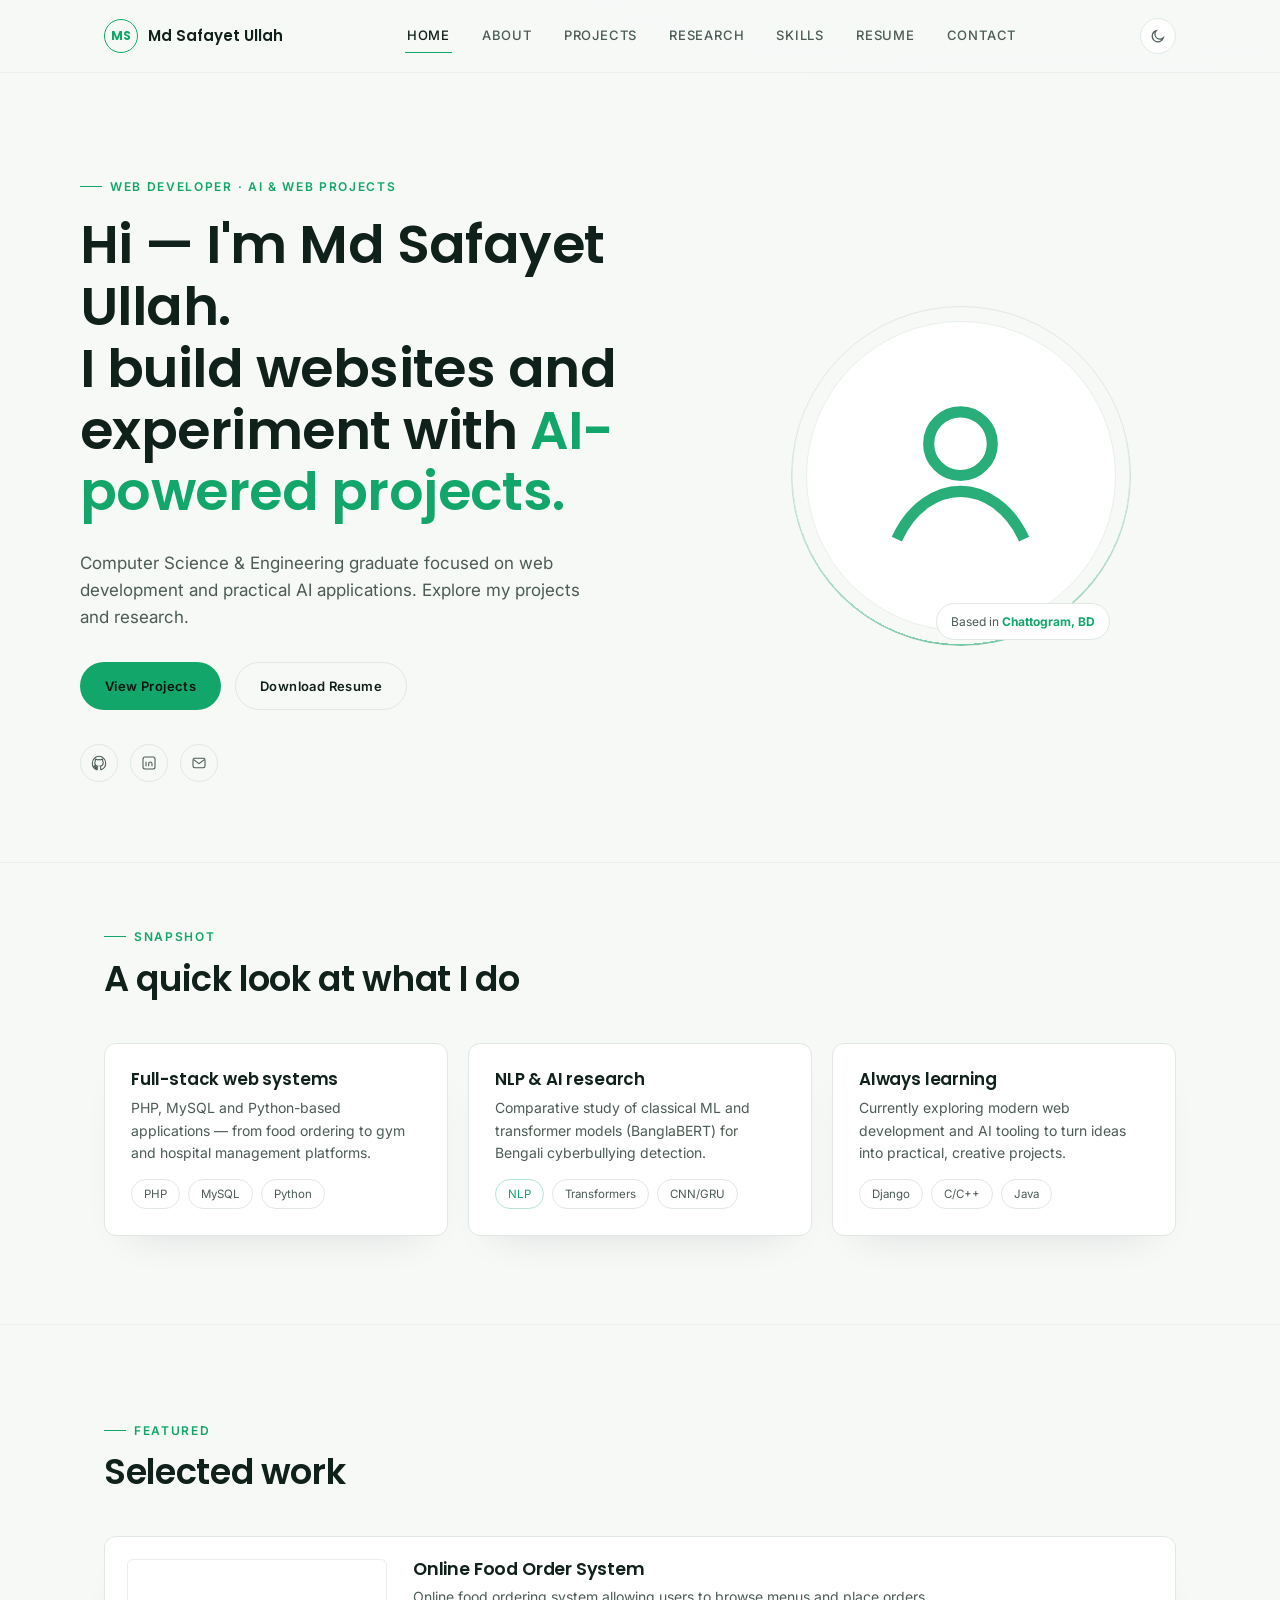
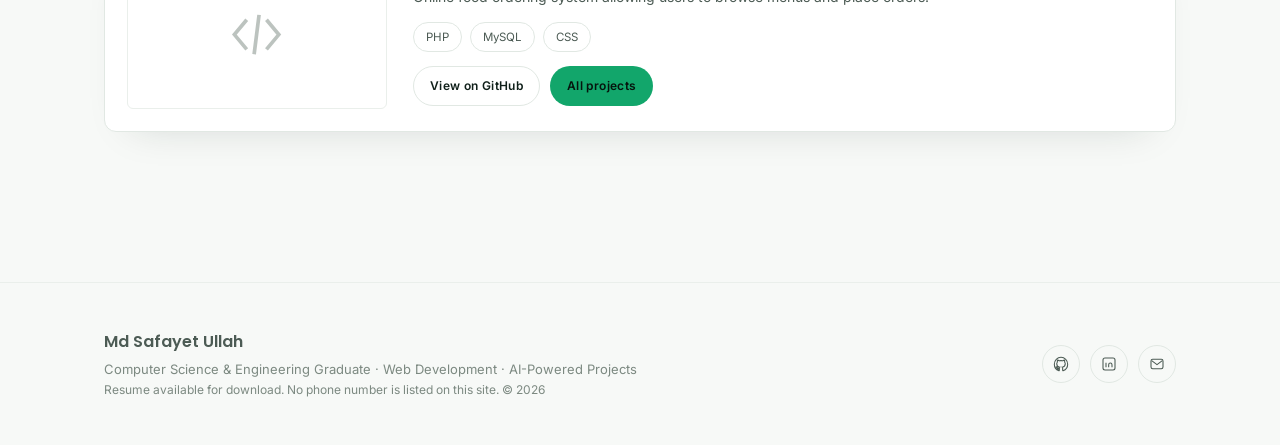
==== index.html @ ef6597bb "Add files via upload" ====
<!DOCTYPE html>
<html lang="en">
<head>
<meta charset="UTF-8">
<meta name="viewport" content="width=device-width, initial-scale=1.0">
<title>Md Safayet Ullah — Web Developer | AI & Web Projects</title>
<meta name="description" content="Portfolio of Md Safayet Ullah — Computer Science & Engineering graduate exploring web development and AI-powered projects. View projects, research, and download resume.">
<meta name="theme-color" content="#0B0F0D">
<link rel="canonical" href="https://sifat-ech.github.io/portfolio/">

<meta property="og:type" content="website">
<meta property="og:title" content="Md Safayet Ullah — Web Developer | AI & Web Projects">
<meta property="og:description" content="Portfolio of Md Safayet Ullah — Computer Science & Engineering graduate exploring web development and AI-powered projects. View projects, research, and download resume.">
<meta property="og:image" content="assets/img/og-image.svg">
<meta name="twitter:card" content="summary_large_image">

<link rel="icon" type="image/svg+xml" href="assets/img/favicon.svg">
<link rel="preconnect" href="https://fonts.googleapis.com">
<link rel="preconnect" href="https://fonts.gstatic.com" crossorigin>
<link href="https://fonts.googleapis.com/css2?family=Inter:wght@400;500;600;700&family=Poppins:wght@500;600;700&display=swap" rel="stylesheet">
<link rel="stylesheet" href="assets/css/style.css">
<script>document.documentElement.classList.add('js');</script>
<script type="application/ld+json">
{
  "@context": "https://schema.org",
  "@type": "Person",
  "name": "Md Safayet Ullah",
  "url": "https://sifat-ech.github.io/portfolio/",
  "email": "mailto:safayetsifat117@gmail.com",
  "jobTitle": "Web Developer",
  "alumniOf": "Rajshahi University of Engineering & Technology (RUET)",
  "sameAs": [
    "https://github.com/sifat-ech",
    "https://linkedin.com/in/safayet117"
  ]
}
</script>
</head>
<body>
<a class="visually-hidden" href="#main" style="position:absolute;left:-9999px;top:0;">Skip to content</a>
  <header class="site-header">
    <div class="container nav">
      <a href="index.html" class="brand" aria-label="Md Safayet Ullah — Home">
        <span class="brand-mark">MS</span>
        <span class="brand-name">Md Safayet Ullah</span>
      </a>
      <nav class="nav-links" aria-label="Primary">
        <a href="index.html">Home</a>
        <a href="about.html">About</a>
        <a href="projects.html">Projects</a>
        <a href="research.html">Research</a>
        <a href="skills.html">Skills</a>
        <a href="resume.html">Resume</a>
        <a href="contact.html">Contact</a>
      </nav>
      <div class="nav-right">
        <button class="theme-toggle" type="button" aria-pressed="false" aria-label="Toggle dark and light mode">
          <svg viewBox="0 0 24 24" fill="none" stroke="currentColor" stroke-width="1.7"><path d="M20 14.5A8.5 8.5 0 1 1 9.5 4a6.8 6.8 0 0 0 10.5 10.5Z"/></svg>
        </button>
        <button class="nav-toggle" type="button" aria-expanded="false" aria-label="Toggle menu">
          <svg viewBox="0 0 24 24" fill="none" stroke="currentColor" stroke-width="1.8"><path d="M4 6h16M4 12h16M4 18h16"/></svg>
        </button>
      </div>
    </div>
  </header>

<main id="main">

  <section class="hero container">
    <div class="hero-grid">
      <div>
        <p class="eyebrow hero-kicker reveal">Web Developer &middot; AI &amp; Web Projects</p>
        <h1 class="reveal">Hi — I'm Md Safayet Ullah.<br>I build websites and experiment with <span class="accent">AI-powered projects.</span></h1>
        <p class="hero-sub reveal">Computer Science &amp; Engineering graduate focused on web development and practical AI applications. Explore my projects and research.</p>
        <div class="hero-cta reveal">
          <a class="btn btn-primary" href="projects.html">View Projects</a>
          <a class="btn btn-outline" href="resume/Md_Safayet_Ullah_Resume.pdf" target="_blank" rel="noopener">Download Resume</a>
        </div>
        <div class="hero-social reveal">
          <a class="icon-btn" href="https://github.com/sifat-ech" target="_blank" rel="noopener noreferrer" aria-label="GitHub"><svg viewBox="0 0 24 24" fill="none" stroke="currentColor" stroke-width="1.6"><path d="M12 2C6.48 2 2 6.58 2 12.25c0 4.53 2.87 8.37 6.84 9.73.5.1.68-.22.68-.49v-1.91c-2.78.62-3.37-1.19-3.37-1.19-.46-1.2-1.11-1.52-1.11-1.52-.9-.63.07-.62.07-.62 1 .07 1.53 1.05 1.53 1.05.9 1.57 2.34 1.12 2.91.86.09-.66.35-1.12.63-1.38-2.22-.26-4.56-1.14-4.56-5.05 0-1.12.39-2.03 1.03-2.74-.1-.26-.45-1.32.1-2.75 0 0 .84-.28 2.75 1.05a9.3 9.3 0 0 1 5 0c1.91-1.33 2.75-1.05 2.75-1.05.55 1.43.2 2.49.1 2.75.64.71 1.03 1.62 1.03 2.74 0 3.92-2.34 4.78-4.57 5.04.36.32.68.94.68 1.9v2.82c0 .27.18.6.69.49A10.26 10.26 0 0 0 22 12.25C22 6.58 17.52 2 12 2Z"/></svg></a>
          <a class="icon-btn" href="https://linkedin.com/in/safayet117" target="_blank" rel="noopener noreferrer" aria-label="LinkedIn"><svg viewBox="0 0 24 24" fill="none" stroke="currentColor" stroke-width="1.6"><rect x="3" y="3" width="18" height="18" rx="3"/><path d="M7.5 10v7M7.5 7.2v.1M11.5 17v-4c0-1.5 1-2.5 2.5-2.5s2.5 1 2.5 2.5v4"/></svg></a>
          <a class="icon-btn" href="mailto:safayetsifat117@gmail.com" aria-label="Email"><svg viewBox="0 0 24 24" fill="none" stroke="currentColor" stroke-width="1.6"><rect x="3" y="5" width="18" height="14" rx="2.5"/><path d="m4 7 8 6 8-6"/></svg></a>
        </div>
      </div>
      <div class="hero-portrait reveal">
        <div class="portrait-ring">
          <div class="portrait-avatar"><svg viewBox="0 0 24 24" fill="none" stroke="currentColor" stroke-width="1.4"><circle cx="12" cy="8" r="4"/><path d="M4 20c1.8-4 5-6 8-6s6.2 2 8 6"/></svg></div>
        </div>
        <span class="portrait-tag">Based in <b>Chattogram, BD</b></span>
      </div>
    </div>
  </section>

  <section class="section section-tight">
    <div class="container">
      <div class="section-head reveal">
        <p class="eyebrow">Snapshot</p>
        <h2>A quick look at what I do</h2>
      </div>
      <div class="grid-3">
        <div class="card reveal">
          <h3>Full-stack web systems</h3>
          <p>PHP, MySQL and Python-based applications — from food ordering to gym and hospital management platforms.</p>
          <div class="tag-row"><span class="tag">PHP</span><span class="tag">MySQL</span><span class="tag">Python</span></div>
        </div>
        <div class="card reveal">
          <h3>NLP &amp; AI research</h3>
          <p>Comparative study of classical ML and transformer models (BanglaBERT) for Bengali cyberbullying detection.</p>
          <div class="tag-row"><span class="tag accent">NLP</span><span class="tag">Transformers</span><span class="tag">CNN/GRU</span></div>
        </div>
        <div class="card reveal">
          <h3>Always learning</h3>
          <p>Currently exploring modern web development and AI tooling to turn ideas into practical, creative projects.</p>
          <div class="tag-row"><span class="tag">Django</span><span class="tag">C/C++</span><span class="tag">Java</span></div>
        </div>
      </div>
    </div>
  </section>

  <section class="section">
    <div class="container">
      <div class="section-head reveal">
        <p class="eyebrow">Featured</p>
        <h2>Selected work</h2>
      </div>
      <div class="project-card reveal">
        <div class="project-thumb"><svg viewBox="0 0 24 24" fill="none" stroke="currentColor" stroke-width="1.5"><path d="m8 6-5 6 5 6M16 6l5 6-5 6M13 4l-2 16"/></svg></div>
        <div class="project-body">
          <h3>Online Food Order System</h3>
          <p>Online food ordering system allowing users to browse menus and place orders.</p>
          <div class="tag-row" style="margin-bottom:14px;"><span class="tag">PHP</span><span class="tag">MySQL</span><span class="tag">CSS</span></div>
          <div class="project-actions">
            <a class="btn btn-sm btn-outline" href="https://github.com/sifat-ech/Online-Food-Order-System-Project" target="_blank" rel="noopener noreferrer">View on GitHub</a>
            <a class="btn btn-sm btn-primary" href="projects.html">All projects</a>
          </div>
        </div>
      </div>
    </div>
  </section>

</main>
  <footer class="site-footer">
    <div class="container footer-grid">
      <div>
        <p class="footer-brand">Md Safayet Ullah</p>
        <p class="footer-sub">Computer Science &amp; Engineering Graduate &middot; Web Development &middot; AI-Powered Projects</p>
        <p class="footer-sub small-note">Resume available for download. No phone number is listed on this site. &copy; <span id="year"></span></p>
      </div>
      <div class="footer-social">
        <a class="icon-btn" href="https://github.com/sifat-ech" target="_blank" rel="noopener noreferrer" aria-label="GitHub profile"><svg viewBox="0 0 24 24" fill="none" stroke="currentColor" stroke-width="1.6"><path d="M12 2C6.48 2 2 6.58 2 12.25c0 4.53 2.87 8.37 6.84 9.73.5.1.68-.22.68-.49v-1.91c-2.78.62-3.37-1.19-3.37-1.19-.46-1.2-1.11-1.52-1.11-1.52-.9-.63.07-.62.07-.62 1 .07 1.53 1.05 1.53 1.05.9 1.57 2.34 1.12 2.91.86.09-.66.35-1.12.63-1.38-2.22-.26-4.56-1.14-4.56-5.05 0-1.12.39-2.03 1.03-2.74-.1-.26-.45-1.32.1-2.75 0 0 .84-.28 2.75 1.05a9.3 9.3 0 0 1 5 0c1.91-1.33 2.75-1.05 2.75-1.05.55 1.43.2 2.49.1 2.75.64.71 1.03 1.62 1.03 2.74 0 3.92-2.34 4.78-4.57 5.04.36.32.68.94.68 1.9v2.82c0 .27.18.6.69.49A10.26 10.26 0 0 0 22 12.25C22 6.58 17.52 2 12 2Z"/></svg></a>
        <a class="icon-btn" href="https://linkedin.com/in/safayet117" target="_blank" rel="noopener noreferrer" aria-label="LinkedIn profile"><svg viewBox="0 0 24 24" fill="none" stroke="currentColor" stroke-width="1.6"><rect x="3" y="3" width="18" height="18" rx="3"/><path d="M7.5 10v7M7.5 7.2v.1M11.5 17v-4c0-1.5 1-2.5 2.5-2.5s2.5 1 2.5 2.5v4"/></svg></a>
        <a class="icon-btn" href="mailto:safayetsifat117@gmail.com" aria-label="Send email"><svg viewBox="0 0 24 24" fill="none" stroke="currentColor" stroke-width="1.6"><rect x="3" y="5" width="18" height="14" rx="2.5"/><path d="m4 7 8 6 8-6"/></svg></a>
      </div>
    </div>
  </footer>

<script src="assets/js/main.js"></script>
</body>
</html>
---- assets/css/style.css ----
/* =========================================================
   Md Safayet Ullah — Portfolio
   Design tokens
   ========================================================= */
:root{
  --bg: #0B0F0D;
  --bg-soft: #0F1512;
  --card: #121912;
  --card-hover: #161F19;
  --border: #1E2A22;
  --border-soft: #17201A;
  --text: #ECEFEC;
  --text-muted: #9DAAA2;
  --text-dim: #6E7A73;
  --accent: #35D68C;
  --accent-strong: #4CF2A4;
  --accent-dim: rgba(53, 214, 140, 0.12);
  --accent-line: rgba(53, 214, 140, 0.35);
  --danger: #F27469;

  --font-head: 'Poppins', 'Inter', system-ui, sans-serif;
  --font-body: 'Inter', system-ui, -apple-system, sans-serif;

  --radius-sm: 6px;
  --radius-md: 12px;
  --radius-lg: 20px;

  --maxw: 1120px;
  --shadow-card: 0 1px 0 rgba(255,255,255,0.02) inset, 0 20px 40px -24px rgba(0,0,0,0.6);
}

[data-theme="light"]{
  --bg: #F7F9F7;
  --bg-soft: #FFFFFF;
  --card: #FFFFFF;
  --card-hover: #F0F5F1;
  --border: #E1E8E3;
  --border-soft: #EAEFEB;
  --text: #10201A;
  --text-muted: #4C5B54;
  --text-dim: #7C8981;
  --accent: #12A66B;
  --accent-strong: #0E8C5A;
  --accent-dim: rgba(18, 166, 107, 0.10);
  --accent-line: rgba(18, 166, 107, 0.30);
  --shadow-card: 0 1px 0 rgba(255,255,255,0.6) inset, 0 20px 40px -28px rgba(16,32,26,0.18);
}

*,*::before,*::after{ box-sizing: border-box; }
html{ scroll-behavior: smooth; }
@media (prefers-reduced-motion: reduce){
  html{ scroll-behavior: auto; }
  *,*::before,*::after{ animation-duration: 0.001ms !important; animation-iteration-count: 1 !important; transition-duration: 0.001ms !important; scroll-behavior: auto !important; }
}

body{
  margin:0;
  background: radial-gradient(1200px 500px at 80% -10%, var(--accent-dim), transparent 60%), var(--bg);
  color: var(--text);
  font-family: var(--font-body);
  font-size: 16px;
  line-height: 1.6;
  -webkit-font-smoothing: antialiased;
  transition: background 0.25s ease, color 0.25s ease;
}

h1,h2,h3,h4{ font-family: var(--font-head); font-weight: 600; line-height: 1.15; margin: 0 0 .5em; letter-spacing: -0.01em; }
p{ margin: 0 0 1em; color: var(--text-muted); }
a{ color: inherit; text-decoration: none; }
ul{ list-style: none; margin:0; padding:0; }
img{ max-width: 100%; display:block; }
button{ font-family: inherit; }

.container{ max-width: var(--maxw); margin: 0 auto; padding: 0 24px; }

::selection{ background: var(--accent); color: #06140D; }

/* Focus visibility */
a:focus-visible, button:focus-visible, input:focus-visible, textarea:focus-visible{
  outline: 2px solid var(--accent);
  outline-offset: 3px;
  border-radius: 4px;
}

/* Eyebrow label */
.eyebrow{
  display:inline-flex; align-items:center; gap:8px;
  font-size: 12px; letter-spacing: 0.14em; text-transform: uppercase;
  color: var(--accent); font-weight: 600;
}
.eyebrow::before{ content:""; width: 22px; height: 1px; background: var(--accent); display:inline-block; }

/* =========================
   Header / Nav
   ========================= */
.site-header{
  position: sticky; top:0; z-index: 50;
  background: color-mix(in srgb, var(--bg) 82%, transparent);
  backdrop-filter: blur(10px);
  border-bottom: 1px solid var(--border-soft);
}
.nav{
  display:flex; align-items:center; justify-content:space-between;
  height: 72px;
}
.brand{ display:flex; align-items:center; gap:10px; font-family: var(--font-head); font-weight:600; }
.brand-mark{
  width:34px; height:34px; border-radius:50%;
  border: 1.5px solid var(--accent);
  display:flex; align-items:center; justify-content:center;
  font-size: 12px; color: var(--accent); font-weight:700;
}
.brand-name{ font-size: 15px; }

.nav-links{ display:flex; align-items:center; gap: 28px; }
.nav-links a{
  font-size: 13px; letter-spacing: 0.06em; text-transform: uppercase;
  color: var(--text-muted); font-weight: 500;
  padding: 6px 2px; border-bottom: 1px solid transparent;
  transition: color .2s ease, border-color .2s ease;
}
.nav-links a:hover, .nav-links a.active{ color: var(--text); border-color: var(--accent); }

.nav-right{ display:flex; align-items:center; gap:14px; }

.theme-toggle{
  width:36px; height:36px; border-radius:50%;
  border: 1px solid var(--border);
  background: var(--card);
  color: var(--text-muted);
  display:flex; align-items:center; justify-content:center;
  cursor:pointer; transition: border-color .2s ease, color .2s ease, transform .2s ease;
}
.theme-toggle:hover{ border-color: var(--accent-line); color: var(--accent); }
.theme-toggle svg{ width:16px; height:16px; }

.nav-toggle{
  display:none; width:36px; height:36px; border-radius: 8px;
  border:1px solid var(--border); background: var(--card);
  color: var(--text); cursor:pointer; align-items:center; justify-content:center;
}
.nav-toggle svg{ width:18px; height:18px; }

@media (max-width: 860px){
  .nav-links{
    position:absolute; top:72px; left:0; right:0;
    background: var(--bg-soft); border-bottom: 1px solid var(--border-soft);
    flex-direction: column; align-items:flex-start; gap:0;
    max-height: 0; overflow:hidden; transition: max-height .25s ease;
  }
  .nav-links.open{ max-height: 400px; }
  .nav-links a{ width:100%; padding: 14px 24px; border-bottom: 1px solid var(--border-soft); }
  .nav-toggle{ display:flex; }
}

/* =========================
   Buttons
   ========================= */
.btn{
  display:inline-flex; align-items:center; justify-content:center; gap:8px;
  padding: 13px 24px; border-radius: 999px;
  font-size: 13px; font-weight:600; letter-spacing: 0.03em;
  cursor:pointer; border: 1px solid transparent;
  transition: transform .18s ease, background .2s ease, border-color .2s ease, color .2s ease;
  white-space: nowrap;
}
.btn:hover{ transform: translateY(-2px); }
.btn-primary{ background: var(--accent); color:#06140D; }
.btn-primary:hover{ background: var(--accent-strong); }
.btn-outline{ background: transparent; border-color: var(--border); color: var(--text); }
.btn-outline:hover{ border-color: var(--accent-line); color: var(--accent); }
.btn-sm{ padding: 9px 16px; font-size: 12px; }

/* =========================
   Hero
   ========================= */
.hero{ padding: 96px 0 80px; }
.hero-grid{
  display:grid; grid-template-columns: 1.1fr 0.9fr; gap: 56px; align-items:center;
}
.hero-kicker{ margin-bottom: 18px; }
.hero h1{
  font-size: clamp(2.1rem, 4.2vw, 3.4rem);
  color: var(--text);
}
.hero h1 .accent{ color: var(--accent); }
.hero-sub{ font-size: 17px; max-width: 46ch; margin-bottom: 30px; }
.hero-cta{ display:flex; gap:14px; flex-wrap:wrap; margin-bottom: 34px; }
.hero-social{ display:flex; gap:12px; }
.icon-btn{
  width:38px; height:38px; border-radius:50%; border:1px solid var(--border);
  display:flex; align-items:center; justify-content:center; color: var(--text-muted);
  transition: border-color .2s ease, color .2s ease, transform .2s ease;
}
.icon-btn:hover{ border-color: var(--accent-line); color: var(--accent); transform: translateY(-2px); }
.icon-btn svg{ width:16px; height:16px; }

.hero-portrait{
  position: relative; justify-self:center;
}
.portrait-ring{
  width: min(340px, 80vw); aspect-ratio: 1/1; border-radius: 50%;
  border: 1px solid var(--border);
  padding: 14px;
  position: relative;
}
.portrait-ring::before{
  content:""; position:absolute; inset:-1px; border-radius:50%;
  background: conic-gradient(from 180deg, var(--accent), transparent 30%, transparent 70%, var(--accent));
  opacity: .55; z-index:0; mask: radial-gradient(farthest-side, transparent calc(100% - 2px), #000 calc(100% - 2px));
  -webkit-mask: radial-gradient(farthest-side, transparent calc(100% - 2px), #000 calc(100% - 2px));
}
.portrait-avatar{
  position: relative; z-index:1;
  width:100%; height:100%; border-radius: 50%; overflow:hidden;
  background: linear-gradient(160deg, var(--card), var(--bg-soft));
  border: 1px solid var(--border-soft);
  display:flex; align-items:center; justify-content:center;
}
.portrait-avatar svg{ width: 62%; height: 62%; color: var(--accent); opacity:.9; }
.portrait-tag{
  position:absolute; bottom: 6px; right: 6%; z-index:2;
  background: var(--card); border:1px solid var(--border);
  padding: 8px 14px; border-radius: 999px; font-size:12px; color: var(--text-muted);
  box-shadow: var(--shadow-card);
}
.portrait-tag b{ color: var(--accent); }

@media (max-width: 860px){
  .hero-grid{ grid-template-columns: 1fr; text-align:center; }
  .hero-cta, .hero-social{ justify-content:center; }
  .hero-sub{ margin-left:auto; margin-right:auto; }
}

/* =========================
   Sections / generic
   ========================= */
.section{ padding: 88px 0; border-top: 1px solid var(--border-soft); }
.section-head{ margin-bottom: 44px; max-width: 60ch; }
.section-head h2{ font-size: clamp(1.6rem, 3vw, 2.2rem); }
.section-tight{ padding-top: 56px; }

.page-hero{ padding: 64px 0 20px; }
.page-hero h1{ font-size: clamp(1.9rem, 4vw, 2.8rem); max-width: 18ch; }
.page-hero .lead{ max-width: 60ch; font-size: 16px; border-left: 2px solid var(--accent); padding-left: 16px; }

/* =========================
   Cards / grids
   ========================= */
.grid-2{ display:grid; grid-template-columns: 1fr 1fr; gap: 20px; }
.grid-3{ display:grid; grid-template-columns: repeat(3,1fr); gap: 20px; }
@media (max-width: 900px){ .grid-2,.grid-3{ grid-template-columns: 1fr; } }

.card{
  background: var(--card); border: 1px solid var(--border); border-radius: var(--radius-md);
  padding: 26px; box-shadow: var(--shadow-card);
  transition: transform .22s ease, border-color .22s ease, background .22s ease;
}
.card:hover{ transform: translateY(-4px); border-color: var(--accent-line); background: var(--card-hover); }
.card h3{ font-size: 1.05rem; margin-bottom: 8px; }
.card p{ font-size: 14px; margin-bottom: 14px; }

/* Timeline (About / education) */
.timeline{ position:relative; padding-left: 22px; }
.timeline::before{ content:""; position:absolute; left:4px; top:6px; bottom:6px; width:1px; background: var(--border); }
.timeline-item{ position:relative; padding-bottom: 30px; }
.timeline-item:last-child{ padding-bottom:0; }
.timeline-item::before{
  content:""; position:absolute; left:-22px; top:6px; width:9px; height:9px; border-radius:50%;
  background: var(--accent); box-shadow: 0 0 0 4px var(--accent-dim);
}
.timeline-date{ font-size:12px; letter-spacing:.08em; text-transform:uppercase; color: var(--accent); font-weight:600; }
.timeline-item h3{ font-size: 1rem; margin: 6px 0 2px; }
.timeline-item .org{ font-size: 13px; color: var(--text-muted); margin-bottom:8px; }

.tag-row{ display:flex; flex-wrap:wrap; gap:8px; }
.tag{
  font-size: 11.5px; padding: 5px 12px; border-radius: 999px;
  border: 1px solid var(--border); color: var(--text-muted);
}
.tag.accent{ border-color: var(--accent-line); color: var(--accent); }

.side-card{
  background: var(--card); border:1px solid var(--border); border-radius: var(--radius-md);
  padding: 22px; margin-bottom: 20px;
}
.side-card h3{ font-size: 0.95rem; margin-bottom: 14px; }
.side-list li{ font-size: 13.5px; color: var(--text-muted); padding: 8px 0 8px 14px; border-left: 2px solid var(--border-soft); margin-bottom: 6px; }
.side-list li b{ color: var(--text); font-weight:600; display:block; margin-bottom:2px; font-size: 13px;}

/* Project cards */
.project-card{
  display:grid; grid-template-columns: 260px 1fr; gap: 26px;
  background: var(--card); border:1px solid var(--border); border-radius: var(--radius-md);
  padding: 22px; margin-bottom: 22px; box-shadow: var(--shadow-card);
  transition: transform .22s ease, border-color .22s ease;
}
.project-card:hover{ transform: translateY(-3px); border-color: var(--accent-line); }
.project-thumb{
  border-radius: var(--radius-sm); overflow:hidden; border: 1px solid var(--border-soft);
  background: linear-gradient(150deg, var(--bg-soft), var(--card));
  min-height: 150px; display:flex; align-items:center; justify-content:center;
  color: var(--text-dim);
}
.project-thumb svg{ width: 40%; height:40%; opacity:.5; }
.project-body h3{ font-size: 1.1rem; margin-bottom: 6px; }
.project-body p{ font-size: 14px; margin-bottom: 14px; }
.project-actions{ display:flex; gap:10px; flex-wrap:wrap; align-items:center; }
@media (max-width: 700px){ .project-card{ grid-template-columns: 1fr; } .project-thumb{ min-height:120px; } }

/* Skills */
.skill-group{ margin-bottom: 30px; }
.skill-group h3{ font-size: 0.95rem; color: var(--text-muted); text-transform: uppercase; letter-spacing: .08em; margin-bottom: 14px; font-weight:600; }
.skill-chips{ display:flex; flex-wrap:wrap; gap: 10px; }
.chip{
  padding: 9px 16px; border-radius: 10px; border: 1px solid var(--border); background: var(--card);
  font-size: 13.5px; font-weight:500; transition: border-color .2s ease, transform .2s ease;
}
.chip:hover{ border-color: var(--accent-line); transform: translateY(-2px); }

/* Resume page */
.resume-cta{
  display:flex; align-items:center; justify-content:space-between; gap:20px; flex-wrap:wrap;
  background: var(--card); border:1px solid var(--border); border-radius: var(--radius-md);
  padding: 26px 30px; margin-bottom: 40px;
}
.resume-cta p{ margin:0; font-size: 13.5px; }
.resume-block{ margin-bottom: 34px; }
.resume-block h2{ font-size: 1.05rem; border-bottom: 1px solid var(--border-soft); padding-bottom: 10px; margin-bottom: 16px; }
.resume-line{ display:flex; justify-content:space-between; gap: 16px; margin-bottom: 4px; font-size: 14px; }
.resume-line .role{ color: var(--text); font-weight:600; }
.resume-line .date{ color: var(--text-dim); font-size: 12.5px; white-space:nowrap; }
.resume-sub{ font-size: 13px; color: var(--text-muted); margin-bottom: 14px; }

/* Contact (no form; links only) */
.contact-grid{ display:grid; grid-template-columns: repeat(3, 1fr); gap: 20px; }
@media (max-width: 800px){ .contact-grid{ grid-template-columns: 1fr; } }
.contact-card{
  background: var(--card); border:1px solid var(--border); border-radius: var(--radius-md);
  padding: 28px; text-align:center; transition: transform .2s ease, border-color .2s ease;
}
.contact-card:hover{ transform: translateY(-4px); border-color: var(--accent-line); }
.contact-card .icon-btn{ margin: 0 auto 16px; width:46px; height:46px; }
.contact-card .icon-btn svg{ width:20px; height:20px; }
.contact-card h3{ font-size: 1rem; margin-bottom: 6px; }
.contact-note{
  margin-top: 30px; font-size: 13px; color: var(--text-dim); text-align:center;
  border: 1px dashed var(--border); border-radius: var(--radius-sm); padding: 14px;
}

/* Research page */
.research-block{ display:grid; grid-template-columns: 1fr 280px; gap: 40px; }
@media (max-width: 900px){ .research-block{ grid-template-columns: 1fr; } }
.research-meta .side-card{ margin-bottom: 20px; }
.method-list{ display:flex; flex-wrap:wrap; gap:10px; margin: 14px 0 24px; }

/* Reveal animation — only hides content when JS confirms it can reveal it again
   (progressive enhancement: no-JS / crawlers / slow renders always see full content). */
.js .reveal{ opacity:0; transform: translateY(16px); transition: opacity .6s ease, transform .6s ease; }
.js .reveal.in{ opacity:1; transform: translateY(0); }

/* =========================
   Footer
   ========================= */
.site-footer{ border-top: 1px solid var(--border-soft); padding: 46px 0; margin-top: 40px; }
.footer-grid{ display:flex; justify-content:space-between; align-items:center; gap: 20px; flex-wrap:wrap; }
.footer-brand{ font-family: var(--font-head); font-weight:600; margin-bottom:4px; }
.footer-sub{ font-size: 13px; color: var(--text-dim); margin:0; }
.footer-social{ display:flex; gap:10px; }

/* Back to top link visually within footer note */
.small-note{ font-size:12px; color: var(--text-dim); }

/* Utility */
.mt-0{ margin-top:0; } .mb-0{ margin-bottom:0; }
.center{ text-align:center; }
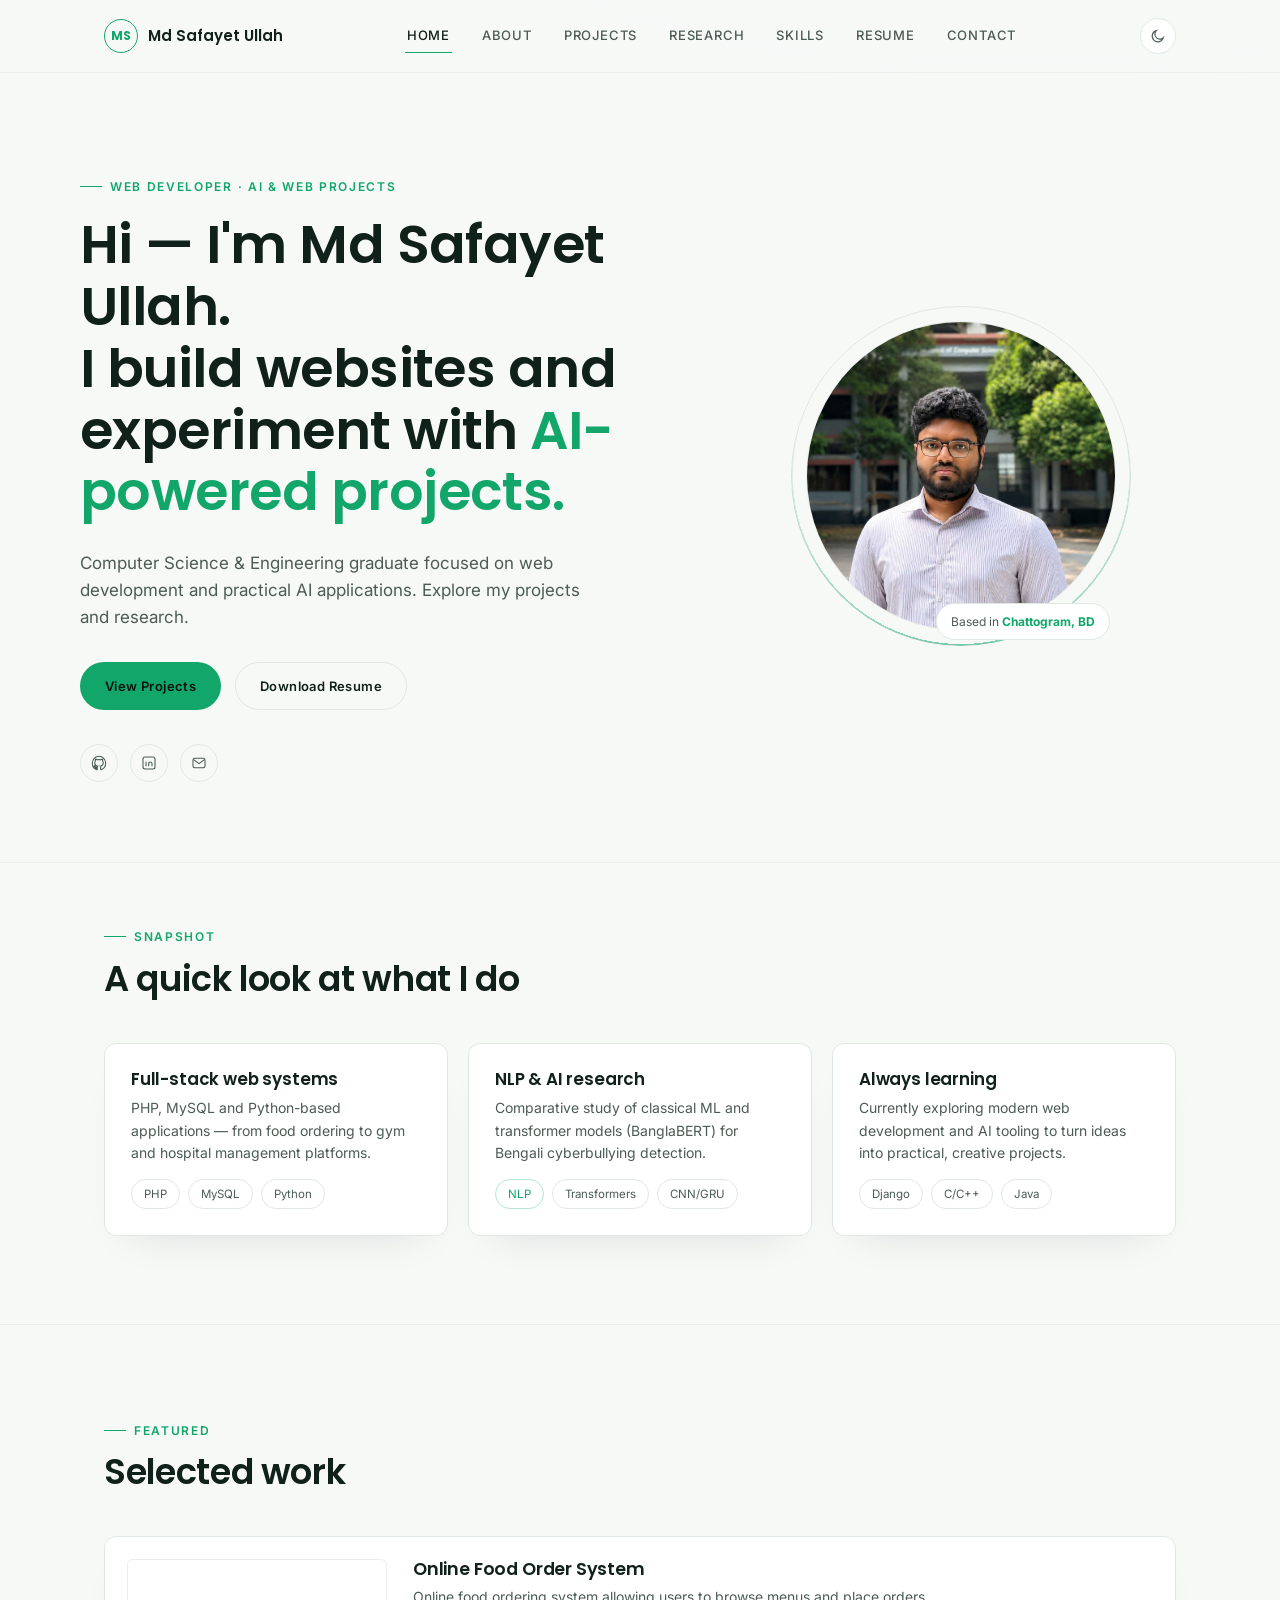
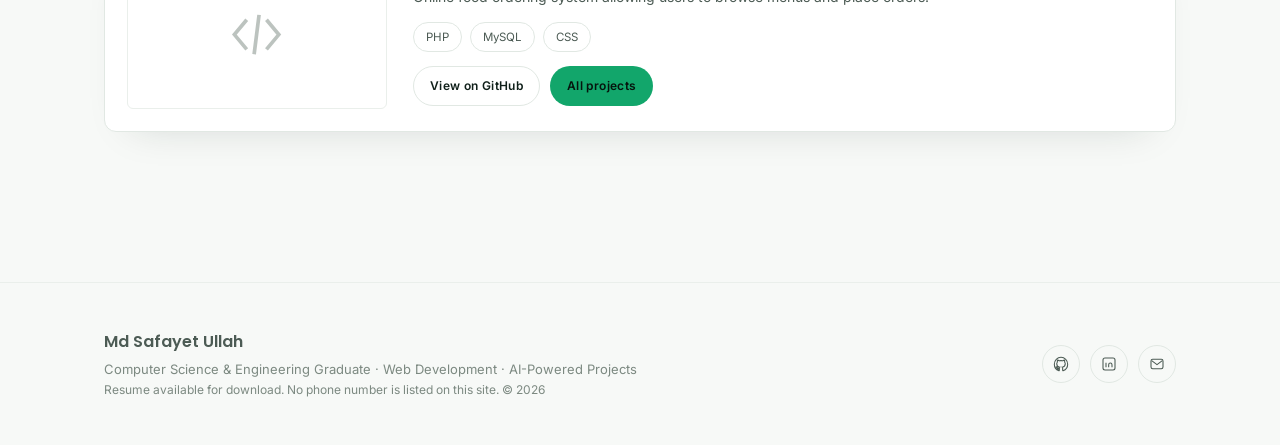
==== commit 6dd01140: "Update index.html" ====
--- a/index.html
+++ b/index.html
@@ -84,7 +84,7 @@
       </div>
       <div class="hero-portrait reveal">
         <div class="portrait-ring">
-          <div class="portrait-avatar"><svg viewBox="0 0 24 24" fill="none" stroke="currentColor" stroke-width="1.4"><circle cx="12" cy="8" r="4"/><path d="M4 20c1.8-4 5-6 8-6s6.2 2 8 6"/></svg></div>
+           <div class="portrait-avatar"><img src="assets/img/profile.jpg" alt="Md Safayet Ullah" class="portrait-photo"></div>
         </div>
         <span class="portrait-tag">Based in <b>Chattogram, BD</b></span>
       </div>
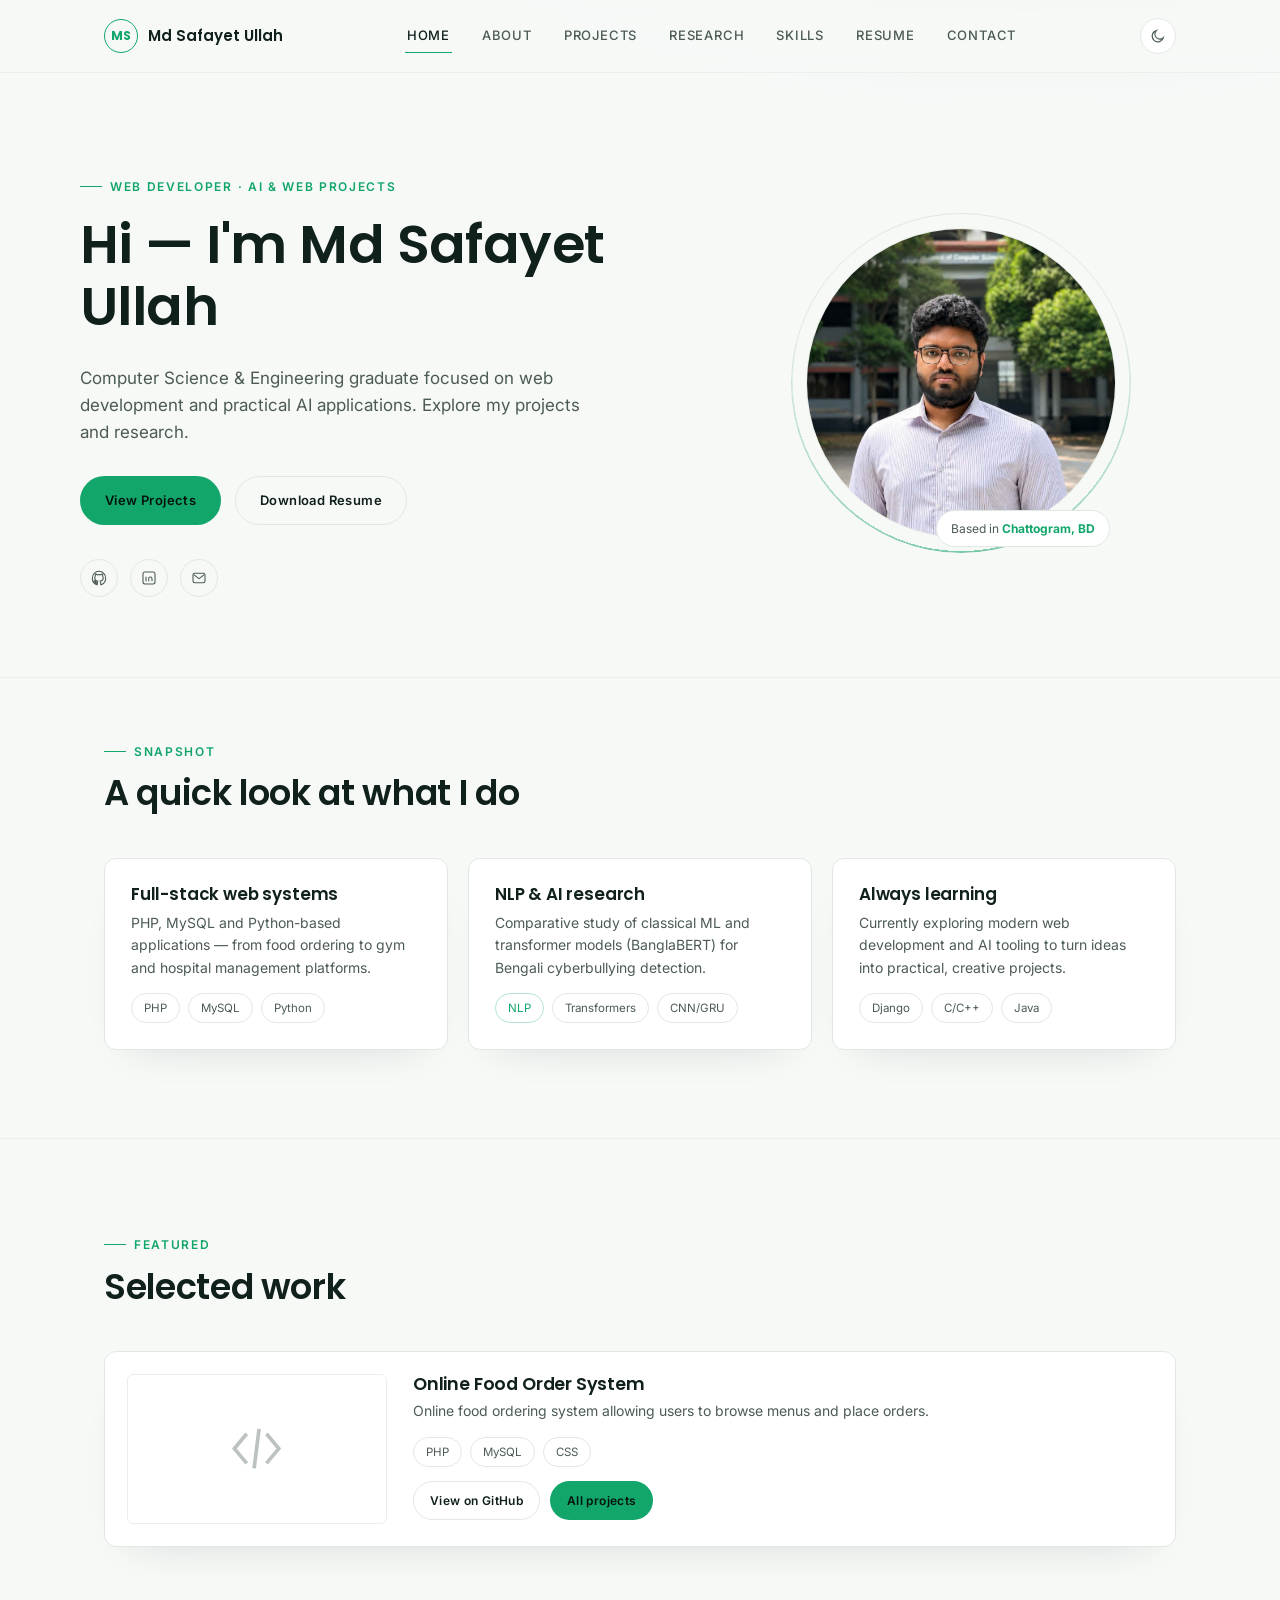
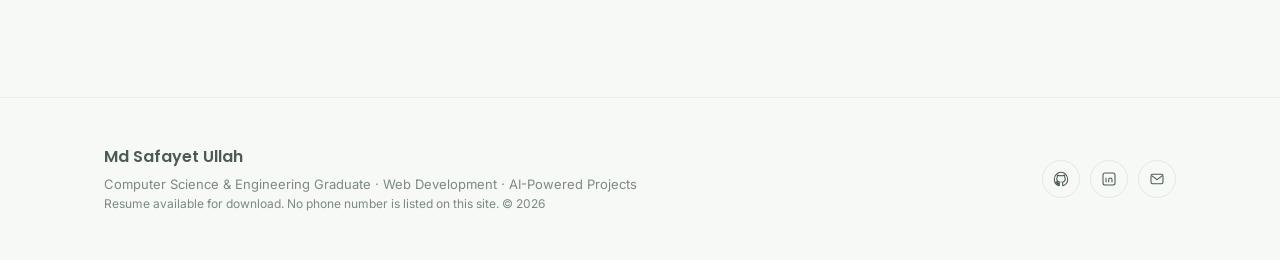
==== commit 5bff956d: "Update index.html" ====
--- a/index.html
+++ b/index.html
@@ -70,7 +70,7 @@
     <div class="hero-grid">
       <div>
         <p class="eyebrow hero-kicker reveal">Web Developer &middot; AI &amp; Web Projects</p>
-        <h1 class="reveal">Hi — I'm Md Safayet Ullah.<br>I build websites and experiment with <span class="accent">AI-powered projects.</span></h1>
+        <h1 class="reveal">Hi — I'm Md Safayet Ullah</h1>
         <p class="hero-sub reveal">Computer Science &amp; Engineering graduate focused on web development and practical AI applications. Explore my projects and research.</p>
         <div class="hero-cta reveal">
           <a class="btn btn-primary" href="projects.html">View Projects</a>
--- a/assets/css/style.css
+++ b/assets/css/style.css
@@ -218,6 +218,7 @@
   display:flex; align-items:center; justify-content:center;
 }
 .portrait-avatar svg{ width: 62%; height: 62%; color: var(--accent); opacity:.9; }
+.portrait-photo{ width:100%; height:100%; object-fit:cover; display:block; }
 .portrait-tag{
   position:absolute; bottom: 6px; right: 6%; z-index:2;
   background: var(--card); border:1px solid var(--border);
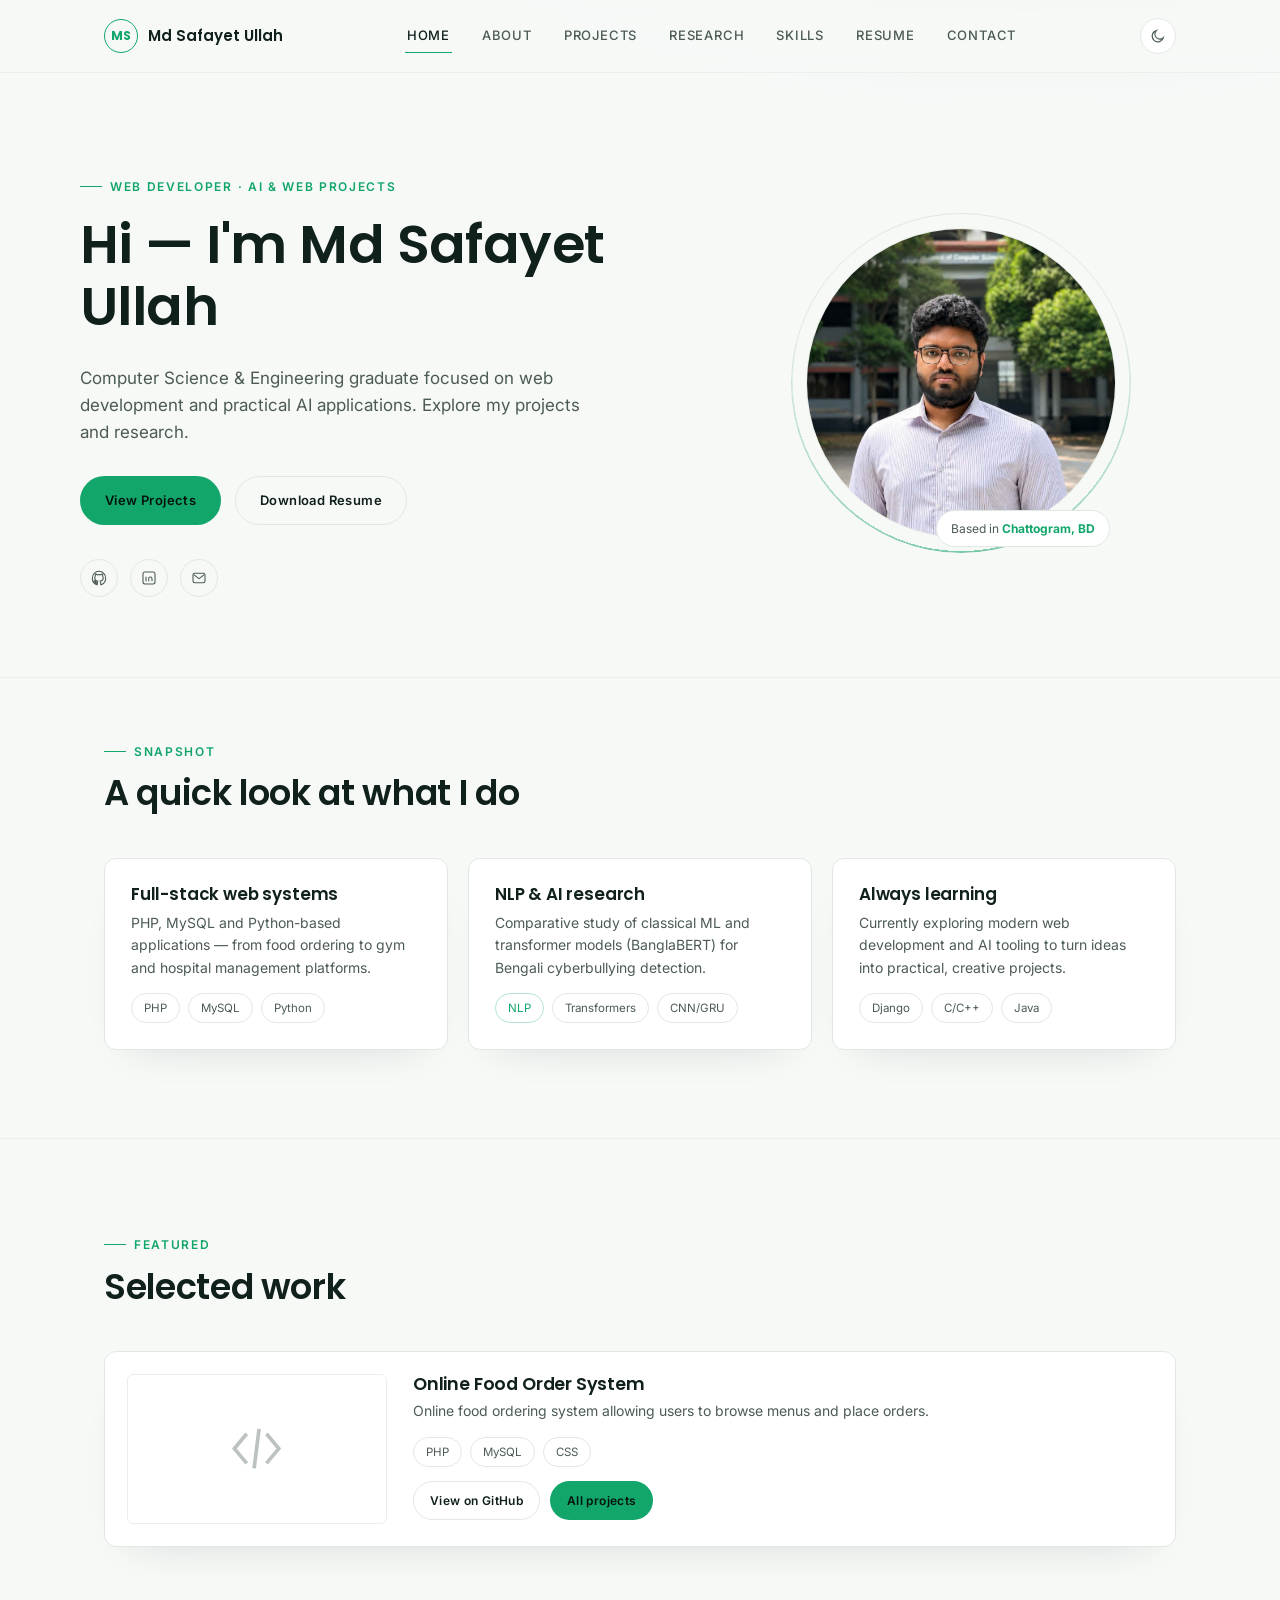
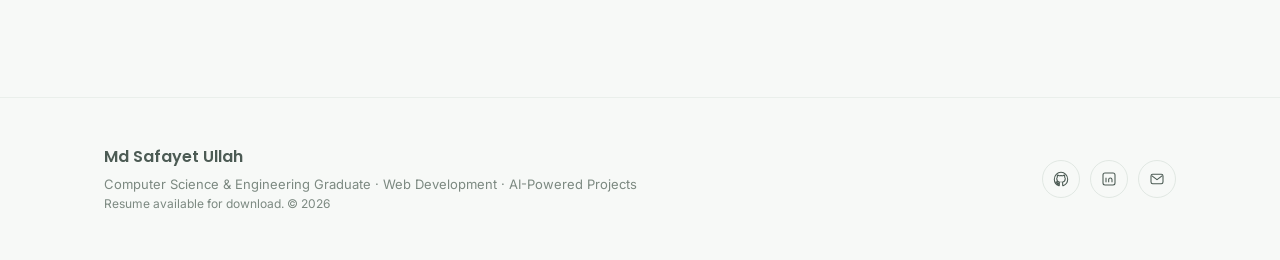
==== commit d1f4286d: "Update index.html" ====
--- a/index.html
+++ b/index.html
@@ -144,7 +144,7 @@
       <div>
         <p class="footer-brand">Md Safayet Ullah</p>
         <p class="footer-sub">Computer Science &amp; Engineering Graduate &middot; Web Development &middot; AI-Powered Projects</p>
-        <p class="footer-sub small-note">Resume available for download. No phone number is listed on this site. &copy; <span id="year"></span></p>
+        <p class="footer-sub small-note">Resume available for download. &copy; <span id="year"></span></p>
       </div>
       <div class="footer-social">
         <a class="icon-btn" href="https://github.com/sifat-ech" target="_blank" rel="noopener noreferrer" aria-label="GitHub profile"><svg viewBox="0 0 24 24" fill="none" stroke="currentColor" stroke-width="1.6"><path d="M12 2C6.48 2 2 6.58 2 12.25c0 4.53 2.87 8.37 6.84 9.73.5.1.68-.22.68-.49v-1.91c-2.78.62-3.37-1.19-3.37-1.19-.46-1.2-1.11-1.52-1.11-1.52-.9-.63.07-.62.07-.62 1 .07 1.53 1.05 1.53 1.05.9 1.57 2.34 1.12 2.91.86.09-.66.35-1.12.63-1.38-2.22-.26-4.56-1.14-4.56-5.05 0-1.12.39-2.03 1.03-2.74-.1-.26-.45-1.32.1-2.75 0 0 .84-.28 2.75 1.05a9.3 9.3 0 0 1 5 0c1.91-1.33 2.75-1.05 2.75-1.05.55 1.43.2 2.49.1 2.75.64.71 1.03 1.62 1.03 2.74 0 3.92-2.34 4.78-4.57 5.04.36.32.68.94.68 1.9v2.82c0 .27.18.6.69.49A10.26 10.26 0 0 0 22 12.25C22 6.58 17.52 2 12 2Z"/></svg></a>
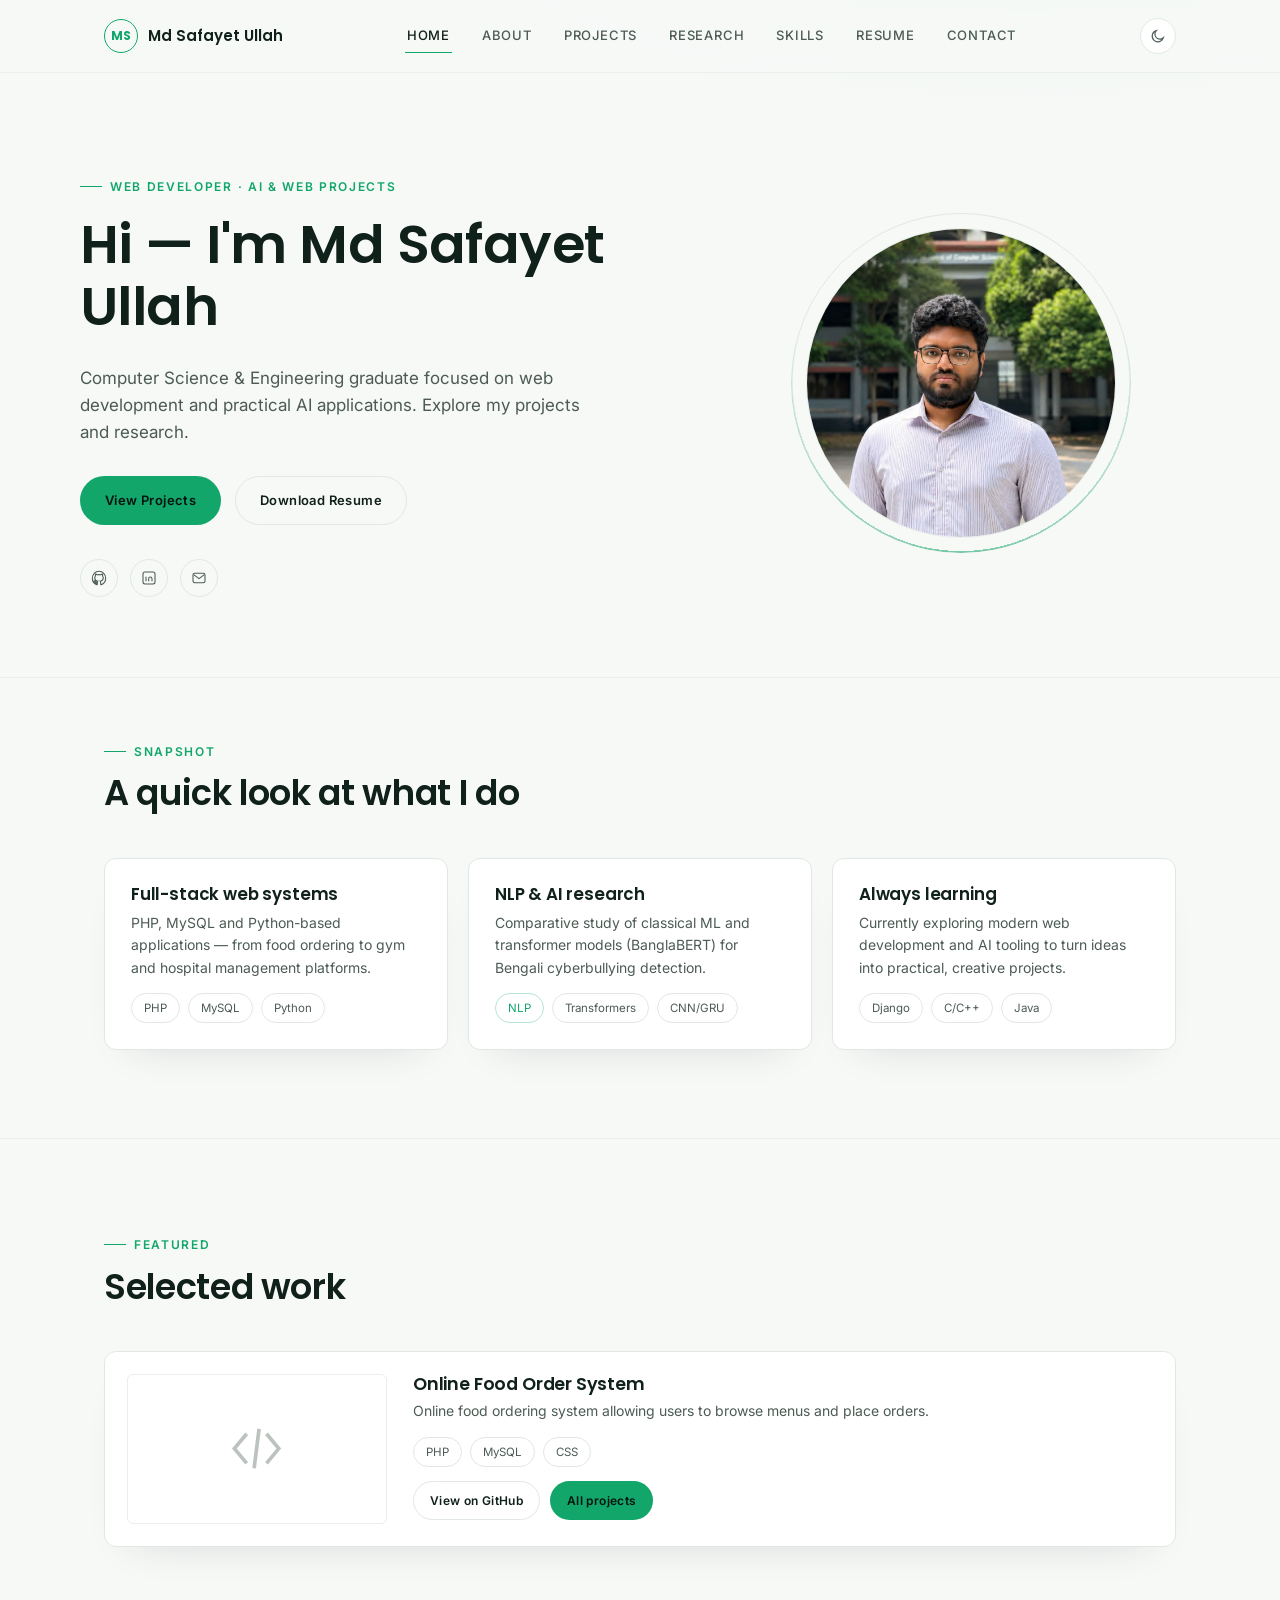
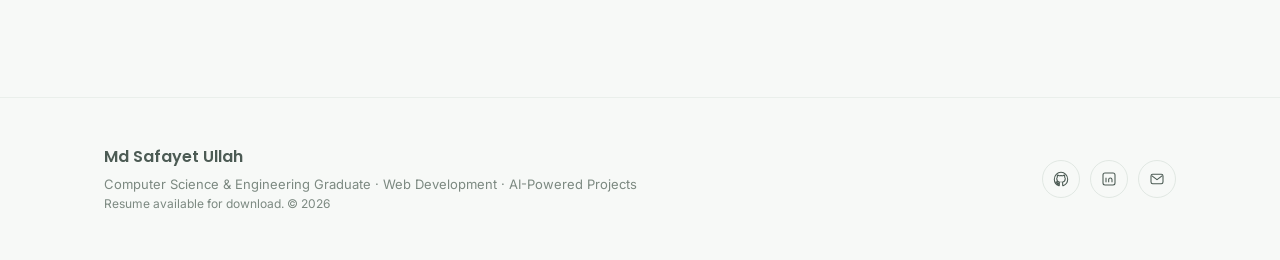
==== commit d6a66395: "Update index.html" ====
--- a/index.html
+++ b/index.html
@@ -86,7 +86,6 @@
         <div class="portrait-ring">
            <div class="portrait-avatar"><img src="assets/img/profile.jpg" alt="Md Safayet Ullah" class="portrait-photo"></div>
         </div>
-        <span class="portrait-tag">Based in <b>Chattogram, BD</b></span>
       </div>
     </div>
   </section>
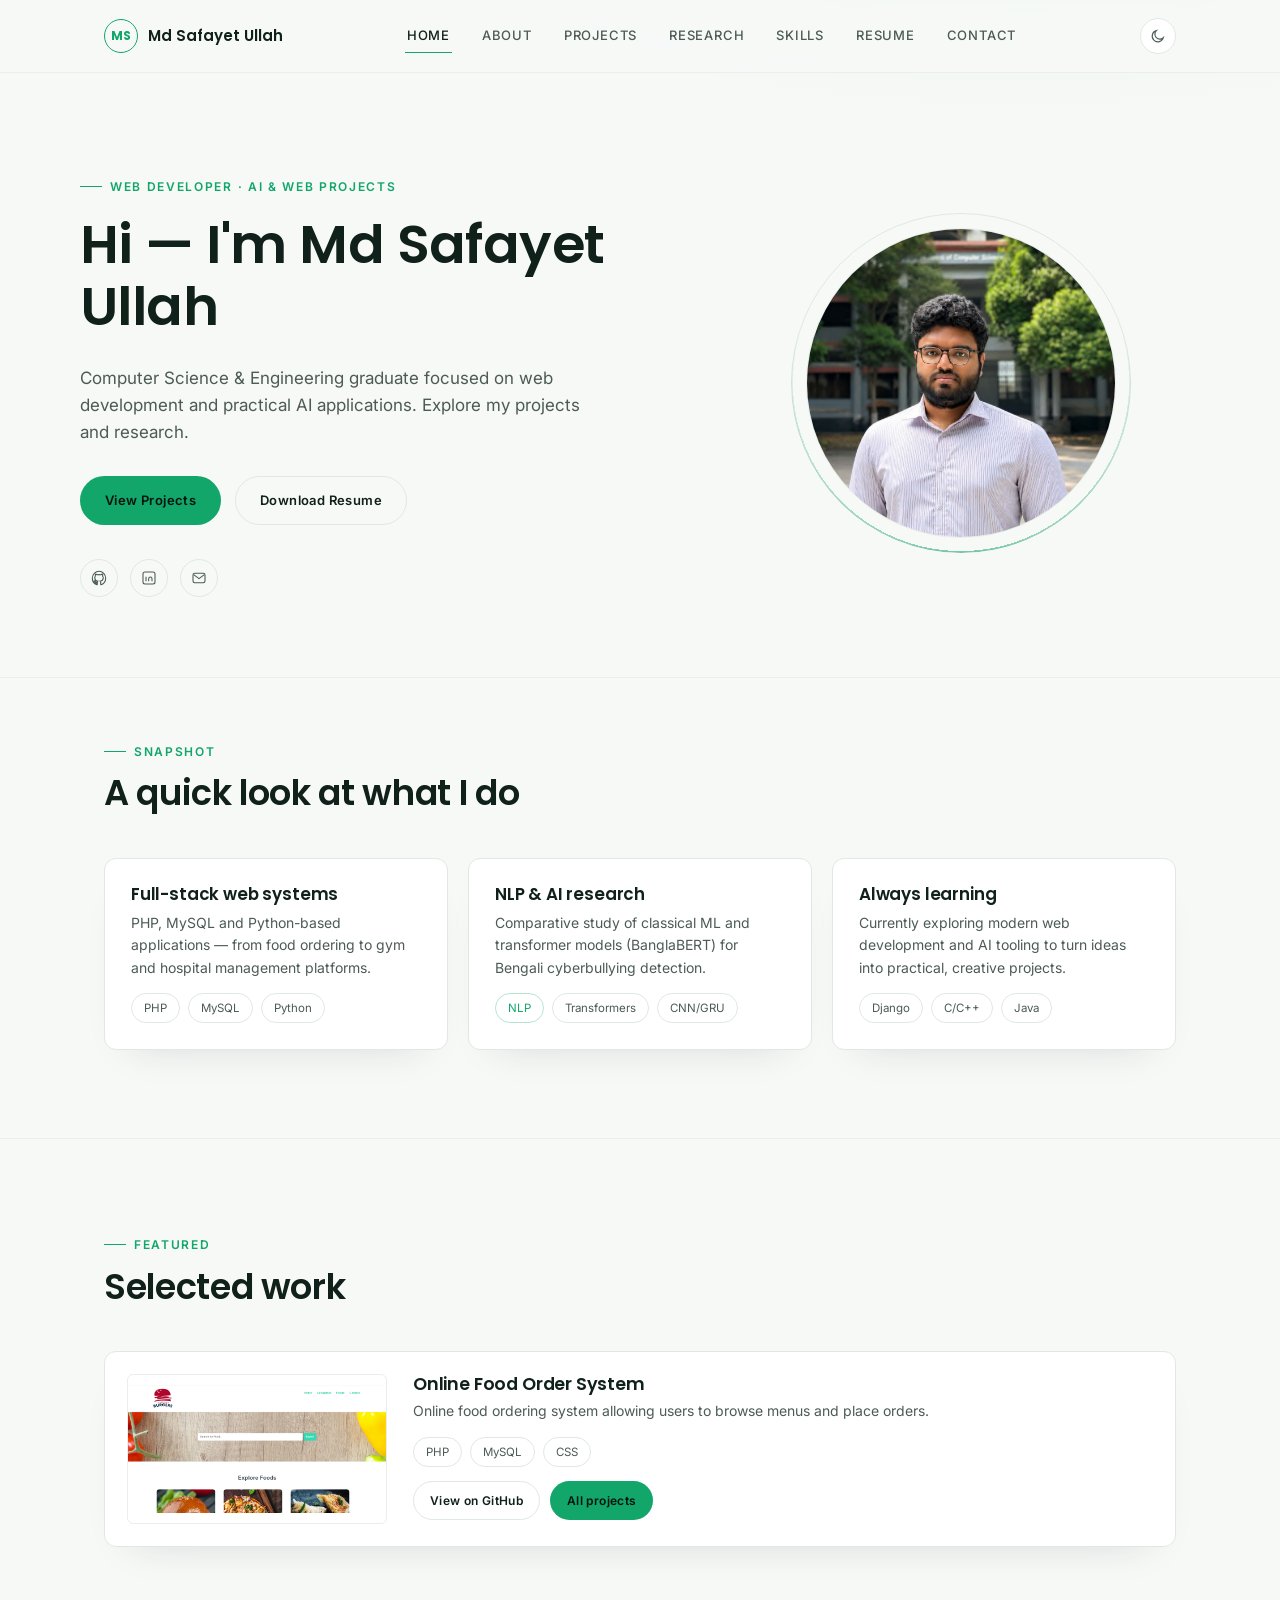
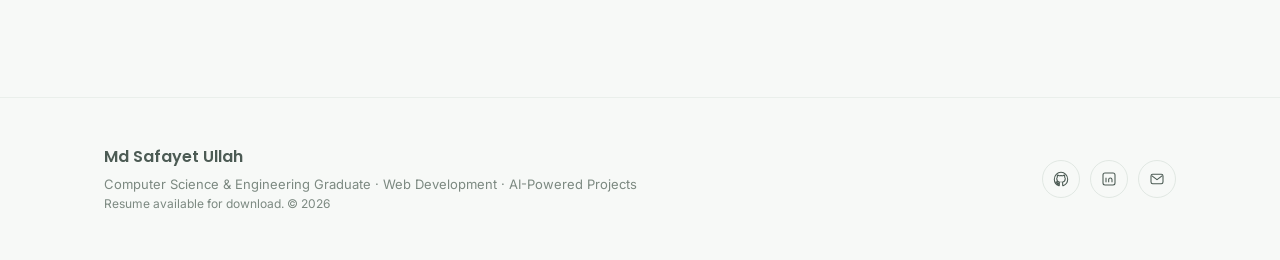
==== commit 87ce839d: "update food order image" ====
--- a/index.html
+++ b/index.html
@@ -123,7 +123,7 @@
         <h2>Selected work</h2>
       </div>
       <div class="project-card reveal">
-        <div class="project-thumb"><svg viewBox="0 0 24 24" fill="none" stroke="currentColor" stroke-width="1.5"><path d="m8 6-5 6 5 6M16 6l5 6-5 6M13 4l-2 16"/></svg></div>
+        <div class="project-thumb"><img src="assets/img/Food_order_system.png" alt="Online Food Order System screenshot" class="project-photo"></div>
         <div class="project-body">
           <h3>Online Food Order System</h3>
           <p>Online food ordering system allowing users to browse menus and place orders.</p>
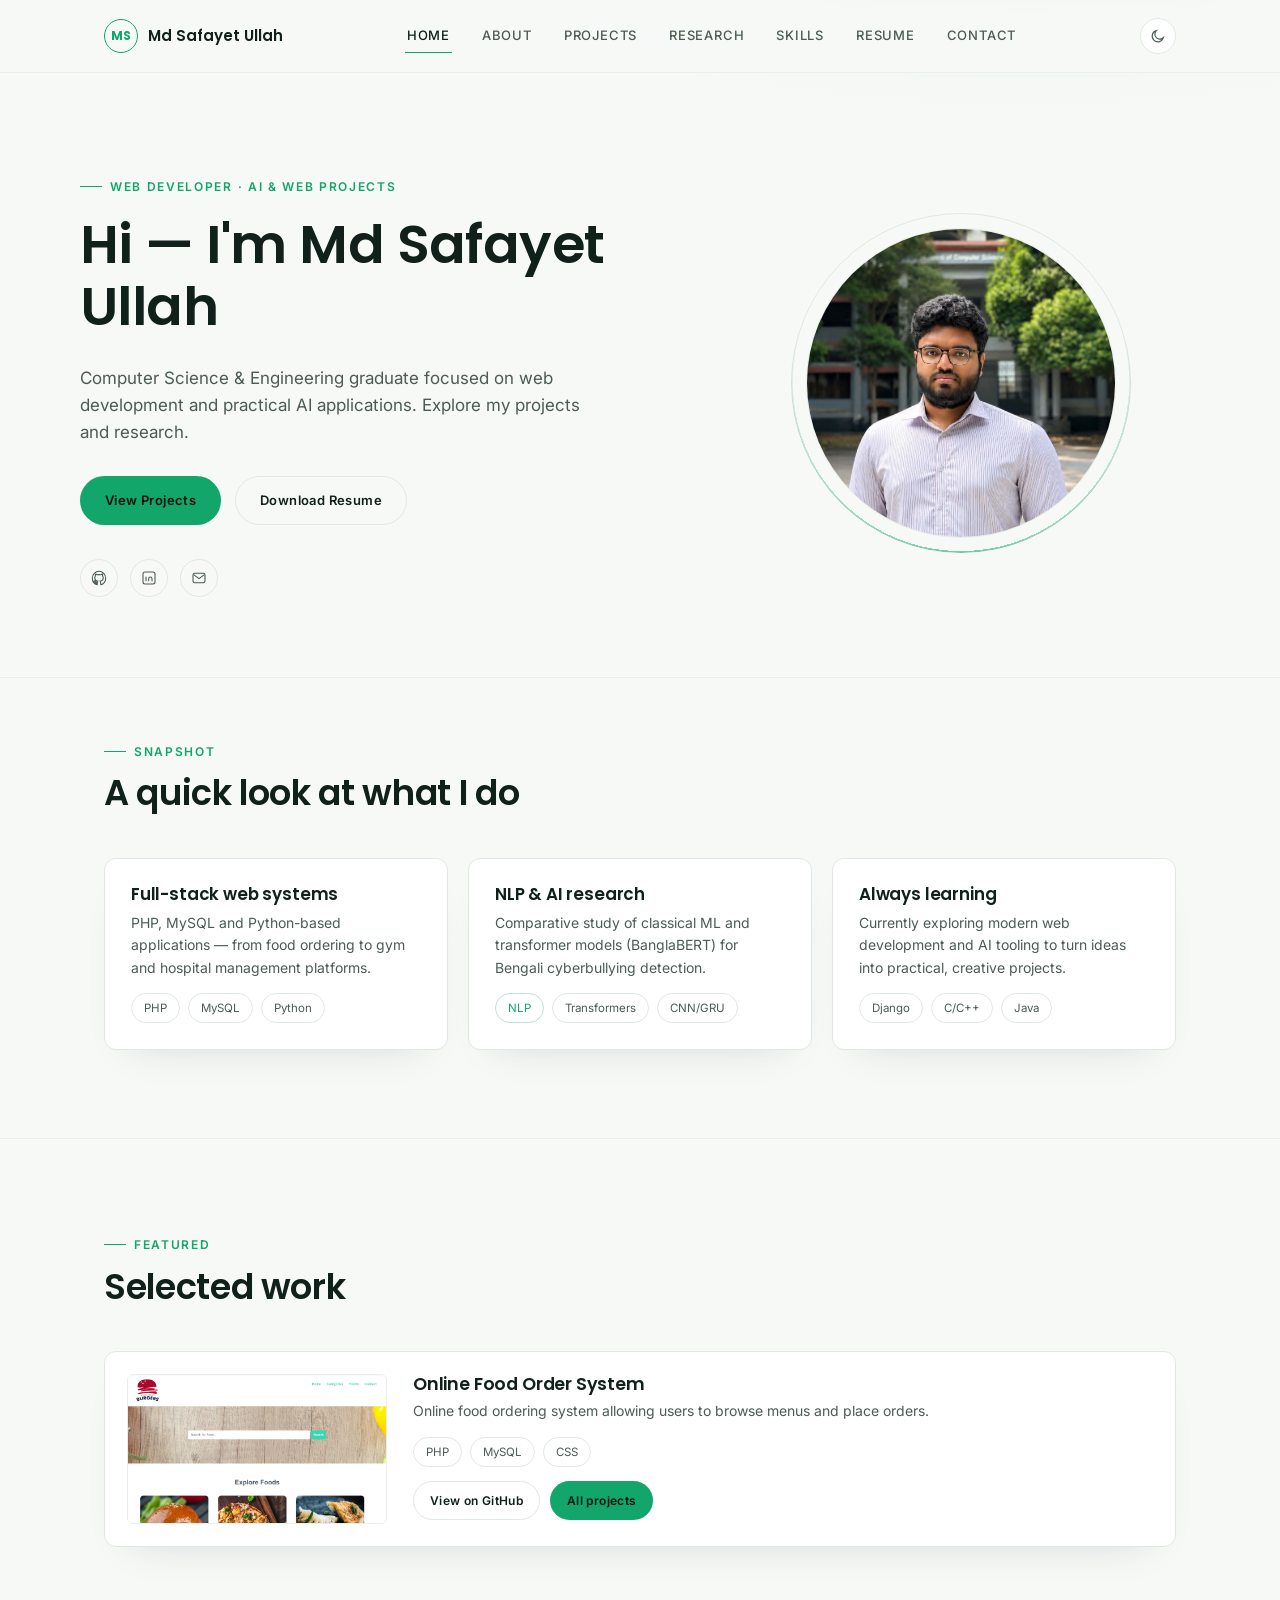
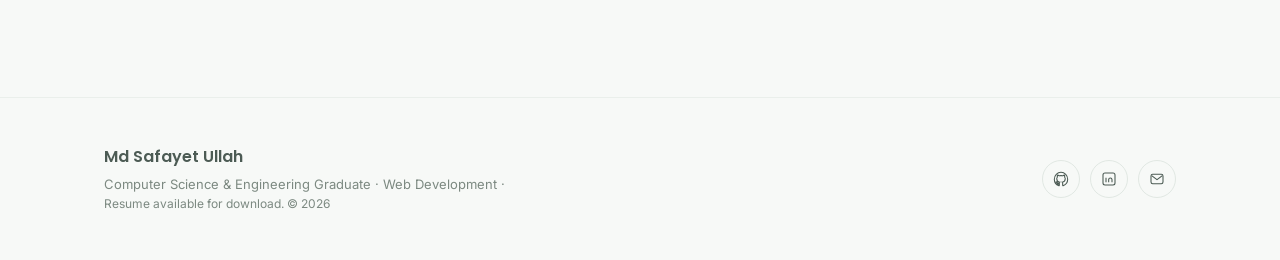
==== commit 3104fd88: "Update index.html" ====
--- a/index.html
+++ b/index.html
@@ -142,7 +142,7 @@
     <div class="container footer-grid">
       <div>
         <p class="footer-brand">Md Safayet Ullah</p>
-        <p class="footer-sub">Computer Science &amp; Engineering Graduate &middot; Web Development &middot; AI-Powered Projects</p>
+        <p class="footer-sub">Computer Science &amp; Engineering Graduate &middot; Web Development &middot; </p>
         <p class="footer-sub small-note">Resume available for download. &copy; <span id="year"></span></p>
       </div>
       <div class="footer-social">
--- a/assets/css/style.css
+++ b/assets/css/style.css
@@ -304,6 +304,7 @@
   color: var(--text-dim);
 }
 .project-thumb svg{ width: 40%; height:40%; opacity:.5; }
+.project-photo{ width:100%; height:100%; object-fit:cover; display:block; } 
 .project-body h3{ font-size: 1.1rem; margin-bottom: 6px; }
 .project-body p{ font-size: 14px; margin-bottom: 14px; }
 .project-actions{ display:flex; gap:10px; flex-wrap:wrap; align-items:center; }
